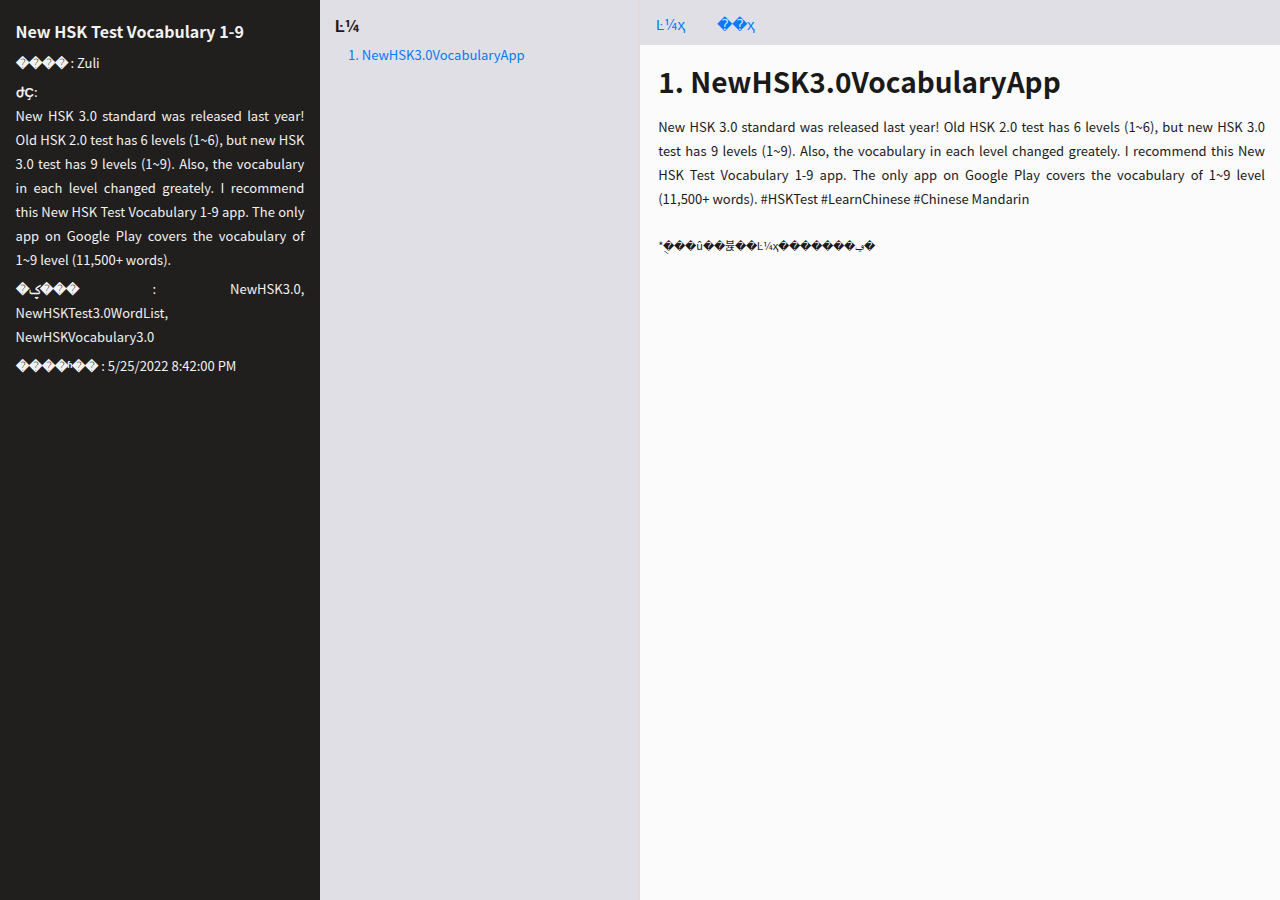
==== websites/NewHKSVocabularyApp/index.html @ 1c998049 "1" ====
<!doctype html><head><title>New HSK Test Vocabulary 1-9</title><meta name="author" content="Zuli"><meta name="keywords" content="NewHSK3.0, NewHSKTest3.0WordList, NewHSKVocabulary3.0"><meta name="description" content="New HSK 3.0 standard was released last year! Old HSK 2.0 test has 6 levels (1~6), but new HSK 3.0 test has 9 levels (1~9). Also, the vocabulary in each level changed greately. I recommend this New HSK Test Vocabulary 1-9 app. The only app on Google Play covers the vocabulary of 1~9 level (11,500+ words)."><meta http-equiv="Content-Type" content="text/html;"/><meta http-equiv="X-UA-Compatible" content="IE=edge"><meta name="renderer" content="webkit"><meta name="viewport" content="width=device-width, initial-scale=1, maximum-scale=1"/><script src="../../lib/bootstrap/js/bootstrap.js"></script><link rel="stylesheet" href="../../lib/bootstrap/css/bootstrap.min.css"><script src="../../lib/bootstrap/js/jquery-3.3.1.min.js"></script><script src="../../lib/bootstrap/js/popper.min.js"></script><script src="../../lib/bootstrap/js/npm.js"></script><script src="../../lib/bootstrap/js/bootstrap.bundle.js"></script><link rel="shortcut icon" href="../../favicon.ico"><link rel="stylesheet" href="../../lib/subsite.css"></head><body><div class="container-fluid"><div class="row"><div class="col-md-3" id="sideintro"><h6>New HSK Test Vocabulary 1-9</h6><script src="js/siteintro.js"></script></div><div class="col-md-3" id="sidebar"><script src="js/toc.js"></script><script src="../../adcodes/TocBottom.js"></script></div><div class="col-sm-12 col-md-6" id= "post-column"><ul class="nav" id="post-page-nav"><li class="nav-item"><a class="nav-link" href="toc.html">Ŀ¼ҳ</a></li><li class="nav-item"><a class="nav-link" href="../../index.html">��ҳ</a></li></ul><div id="post-content"><a class="anchor" name="1"></a><h3>1.  NewHSK3.0VocabularyApp</h3><p>New HSK 3.0 standard was released lastyear! Old HSK 2.0 test has 6 levels (1~6), but new HSK 3.0 test has 9 levels(1~9). Also, the vocabulary in each level changed greately. I recommend thisNew HSK Test Vocabulary 1-9 app. The only app on Google Play covers thevocabulary of 1~9 level (11,500+ words). #HSKTest #LearnChinese #ChineseMandarin</p><p style="margin-top: 2em;font-size: 11px;">*�ֻ��û��뷵��Ŀ¼ҳ�������ݡ�<p><script src="../../adcodes/ContentBottom_Multipage.js"></script></div></div></div></div></body></html>
---- lib/subsite.css ----
﻿/* General */
body {
   font-family: -apple-system, BlinkMacSystemFont, 'Helvetica Neue', 'PingFang SC', 'Microsoft YaHei', 'Source Han Sans SC', 'Noto Sans CJK SC', 'WenQuanYi Micro Hei', sans-serif;
    font-size: 13px;
    color: #1A1A1A;
	background: #fbfbfb;
 }
h1{
	margin: 1em auto 0.3em auto;
	font-weight:bold;
}
h2,h3,h4,h5,h6{
	margin: 0.4em auto 0.6em auto;
	font-weight:bold;
}
.table{
	margin: 0.4em 0;
}
p{
	font-size: 13px;
    line-height: 24px;    
    text-align: justify;
	margin-bottom:0.4em;
}
.tab-pane{
	margin-top: 0.8em;
}
ol{
	padding-left: 1em;
}
#sidebar ul{
	list-style:none;
	padding-left: 1em;
	
}
ul>li{
	margin-bottom:2px;
}

ol >li{
	margin: 0.2em;
}
#sidebar, #sideintro, .col-md-6{
	overflow-y: auto;
    top: 0;
    left: 0;
    height: 100vh; 
}
.row{
	overflow-y: auto;
    top: 0;
    left: 0;
    height: 100vh; 
}
#sideintro{	
	float:left;
	background-color: #211e1e;    
    color: #f2f2f2; 
    padding: 1.2em;
}
#sidebar{
	float:left;
	background: #e1dfe6;;
	border-right: solid 1px #eedeb0;	
}
@media (max-width: 768px){
	#sidebar {
		display: none;
	}
	#sideintro{	
		display: none;
	}
}
@media (min-width: 768px){
	.col-md-6 {
		overflow-y: auto;
	}
}
#post-page-nav{
	font-size: 15px;
	top:0;
	position:fixed;
	height: 3em;
	background-color: #e1dfe6;	
	width: 100%;	
	padding-top:0.3em;	
}

#post-content{
	margin-top: 5em;
	padding-left: 1.4em;	
}
button{
	    border: none;
}
button a{
color:white;
}
#post-column{
	padding-left:0;
}
.anchor{
	display: block;
    position: relative;
    top: -4em;
    visibility: hidden;
}
ul{
	list-style:none;
	padding-left:0.4em;
}
ul>ul{
	padding-left: 1.4em;
}
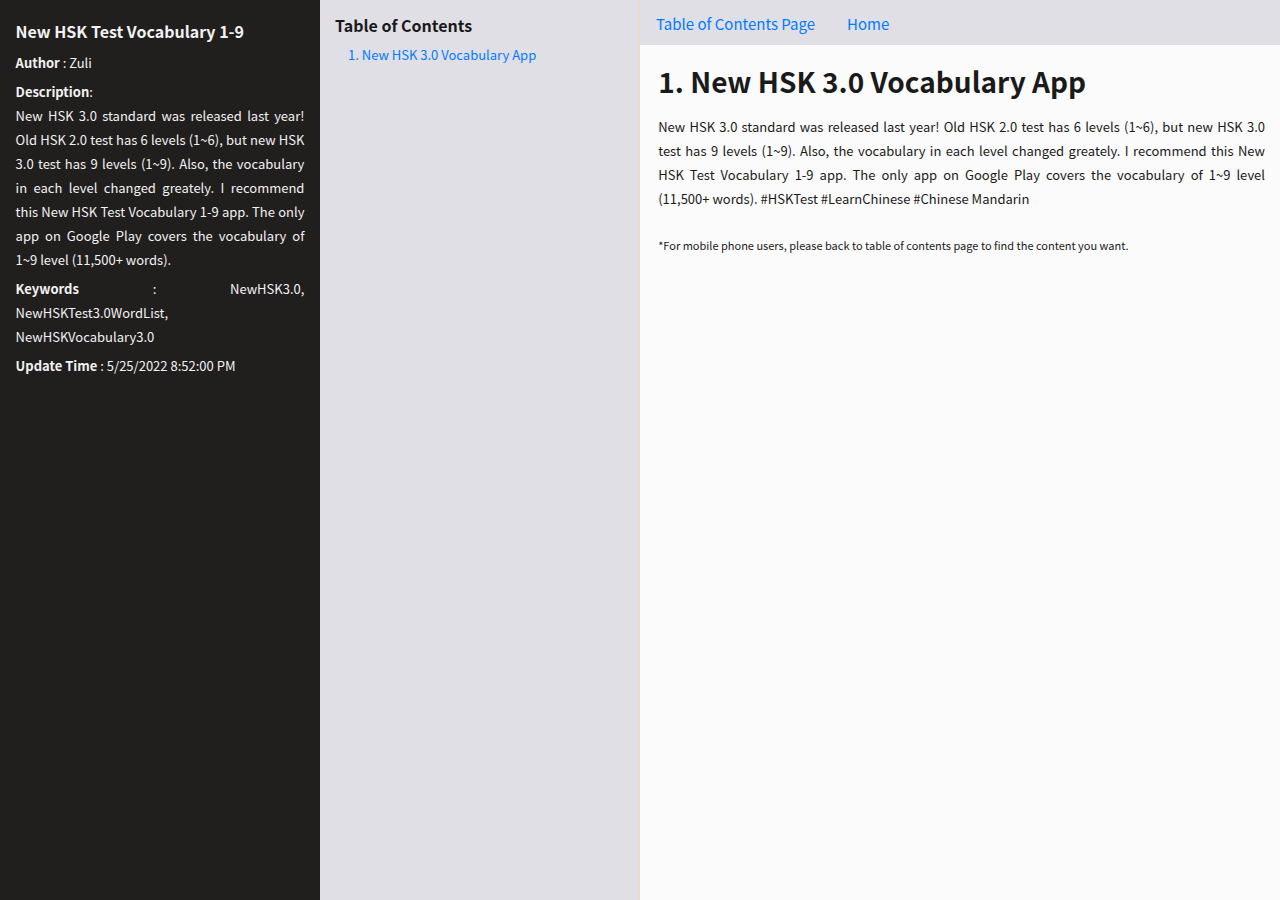
==== commit da59d8fd: "1" ====
--- a/websites/NewHKSVocabularyApp/index.html
+++ b/websites/NewHKSVocabularyApp/index.html
@@ -1,12 +1,12 @@
 <!doctype html><head><title>New HSK Test Vocabulary 1-9</title> <meta name="author" content="Zuli"> <meta name="keywords" content="NewHSK3.0, NewHSKTest3.0WordList, NewHSKVocabulary3.0">-<meta name="description" content="New HSK 3.0 standard was released last year! Old HSK 2.0 test has 6 levels (1~6), but new HSK 3.0 test has 9 levels (1~9). Also, the vocabulary in each level changed greately. I recommend this New HSK Test Vocabulary 1-9 app. The only app on Google Play covers the vocabulary of 1~9 level (11,500+ words)."><meta http-equiv="Content-Type" content="text/html;"/><meta http-equiv="X-UA-Compatible" content="IE=edge"><meta name="renderer" content="webkit"><meta name="viewport" content="width=device-width, initial-scale=1, maximum-scale=1"/><script src="../../lib/bootstrap/js/bootstrap.js"></script><link rel="stylesheet" href="../../lib/bootstrap/css/bootstrap.min.css"><script src="../../lib/bootstrap/js/jquery-3.3.1.min.js"></script><script src="../../lib/bootstrap/js/popper.min.js"></script><script src="../../lib/bootstrap/js/npm.js"></script><script src="../../lib/bootstrap/js/bootstrap.bundle.js"></script><link rel="shortcut icon" href="../../favicon.ico"><link rel="stylesheet" href="../../lib/subsite.css"></head><body><div class="container-fluid"><div class="row"><div class="col-md-3" id="sideintro"><h6>New HSK Test Vocabulary 1-9</h6><script src="js/siteintro.js"></script></div><div class="col-md-3" id="sidebar"><script src="js/toc.js"></script><script src="../../adcodes/TocBottom.js"></script></div><div class="col-sm-12 col-md-6" id= "post-column"><ul class="nav" id="post-page-nav"><li class="nav-item"><a class="nav-link" href="toc.html">Ŀ¼ҳ</a></li><li class="nav-item"><a class="nav-link" href="../../index.html">��ҳ</a></li></ul><div id="post-content"><a class="anchor" name="1"></a><h3>1.  NewHSK3.0VocabularyApp</h3>+<meta name="description" content="New HSK 3.0 standard was released last year! Old HSK 2.0 test has 6 levels (1~6), but new HSK 3.0 test has 9 levels (1~9). Also, the vocabulary in each level changed greately. I recommend this New HSK Test Vocabulary 1-9 app. The only app on Google Play covers the vocabulary of 1~9 level (11,500+ words)."><meta http-equiv="Content-Type" content="text/html;"/><meta http-equiv="X-UA-Compatible" content="IE=edge"><meta name="renderer" content="webkit"><meta name="viewport" content="width=device-width, initial-scale=1, maximum-scale=1"/><script src="../../lib/bootstrap/js/bootstrap.js"></script><link rel="stylesheet" href="../../lib/bootstrap/css/bootstrap.min.css"><script src="../../lib/bootstrap/js/jquery-3.3.1.min.js"></script><script src="../../lib/bootstrap/js/popper.min.js"></script><script src="../../lib/bootstrap/js/npm.js"></script><script src="../../lib/bootstrap/js/bootstrap.bundle.js"></script><link rel="shortcut icon" href="../../favicon.ico"><link rel="stylesheet" href="../../lib/subsite.css"></head><body><div class="container-fluid"><div class="row"><div class="col-md-3" id="sideintro"><h6>New HSK Test Vocabulary 1-9</h6><script src="js/siteintro.js"></script></div><div class="col-md-3" id="sidebar"><script src="js/toc.js"></script><script src="../../adcodes/TocBottom.js"></script></div><div class="col-sm-12 col-md-6" id= "post-column"><ul class="nav" id="post-page-nav"><li class="nav-item"><a class="nav-link" href="toc.html">Table of Contents Page</a></li><li class="nav-item"><a class="nav-link" href="../../index.html">Home</a></li></ul><div id="post-content"><a class="anchor" name="1"></a><h3>1.  New HSK 3.0 Vocabulary App</h3> <p>New HSK 3.0 standard was released last year! Old HSK 2.0 test has 6 levels (1~6), but new HSK 3.0 test has 9 levels (1~9). Also, the vocabulary in each level changed greately. I recommend this New HSK Test Vocabulary 1-9 app. The only app on Google Play covers the vocabulary of 1~9 level (11,500+ words). #HSKTest #LearnChinese #Chinese Mandarin</p>-<p style="margin-top: 2em;font-size: 11px;">*�ֻ��û��뷵��Ŀ¼ҳ�������ݡ�<p><script src="../../adcodes/ContentBottom_Multipage.js"></script></div></div></div></div></body></html>+<p style="margin-top: 2em;font-size: 11px;">*For mobile phone users, please back to table of contents page to find the content you want.<p><script src="../../adcodes/ContentBottom_Multipage.js"></script></div></div></div></div></body></html> 
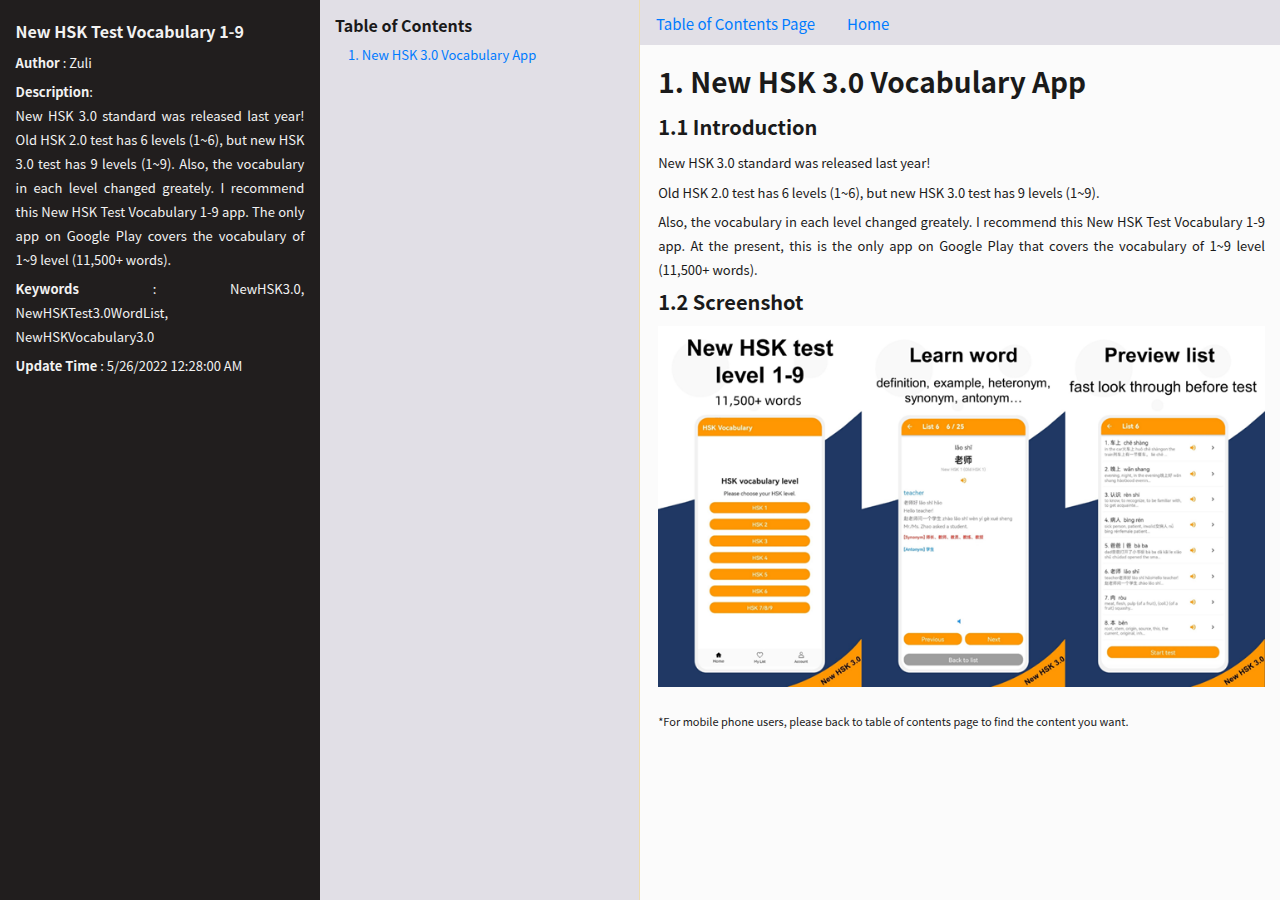
==== commit 6536b532: "1" ====
--- a/websites/NewHKSVocabularyApp/index.html
+++ b/websites/NewHKSVocabularyApp/index.html
@@ -2,11 +2,17 @@
 <meta name="author" content="Zuli"> <meta name="keywords" content="NewHSK3.0, NewHSKTest3.0WordList, NewHSKVocabulary3.0"> <meta name="description" content="New HSK 3.0 standard was released last year! Old HSK 2.0 test has 6 levels (1~6), but new HSK 3.0 test has 9 levels (1~9). Also, the vocabulary in each level changed greately. I recommend this New HSK Test Vocabulary 1-9 app. The only app on Google Play covers the vocabulary of 1~9 level (11,500+ words)."><meta http-equiv="Content-Type" content="text/html;"/><meta http-equiv="X-UA-Compatible" content="IE=edge"><meta name="renderer" content="webkit"><meta name="viewport" content="width=device-width, initial-scale=1, maximum-scale=1"/><script src="../../lib/bootstrap/js/bootstrap.js"></script><link rel="stylesheet" href="../../lib/bootstrap/css/bootstrap.min.css"><script src="../../lib/bootstrap/js/jquery-3.3.1.min.js"></script><script src="../../lib/bootstrap/js/popper.min.js"></script><script src="../../lib/bootstrap/js/npm.js"></script><script src="../../lib/bootstrap/js/bootstrap.bundle.js"></script><link rel="shortcut icon" href="../../favicon.ico"><link rel="stylesheet" href="../../lib/subsite.css"></head><body><div class="container-fluid"><div class="row"><div class="col-md-3" id="sideintro"><h6>New HSK Test Vocabulary 1-9</h6><script src="js/siteintro.js"></script></div><div class="col-md-3" id="sidebar"><script src="js/toc.js"></script><script src="../../adcodes/TocBottom.js"></script></div><div class="col-sm-12 col-md-6" id= "post-column"><ul class="nav" id="post-page-nav"><li class="nav-item"><a class="nav-link" href="toc.html">Table of Contents Page</a></li><li class="nav-item"><a class="nav-link" href="../../index.html">Home</a></li></ul><div id="post-content"><a class="anchor" name="1"></a><h3>1.  New HSK 3.0 Vocabulary App</h3>+<a class="anchor" name="1.1"></a><h5>1.1  Introduction</h5> <p>New HSK 3.0 standard was released last-year! Old HSK 2.0 test has 6 levels (1~6), but new HSK 3.0 test has 9 levels-(1~9). Also, the vocabulary in each level changed greately. I recommend this-New HSK Test Vocabulary 1-9 app. The only app on Google Play covers the-vocabulary of 1~9 level (11,500+ words). #HSKTest #LearnChinese #Chinese-Mandarin</p>+year!</p>+<p>Old HSK 2.0 test has 6 levels (1~6), but+new HSK 3.0 test has 9 levels (1~9). </p>+<p>Also, the vocabulary in each level changed+greately. I recommend this New HSK Test Vocabulary 1-9 app. At the present,+this is the only app on Google Play that covers the vocabulary of 1~9 level+(11,500+ words).</p>+<a class="anchor" name="1.2"></a><h5>1.2  Screenshot</h5>+<p><img class=img-fluid border=0+id="Picture 1" src="index_files/image001.png"></p> <p style="margin-top: 2em;font-size: 11px;">*For mobile phone users, please back to table of contents page to find the content you want.<p><script src="../../adcodes/ContentBottom_Multipage.js"></script></div></div></div></div></body></html> 
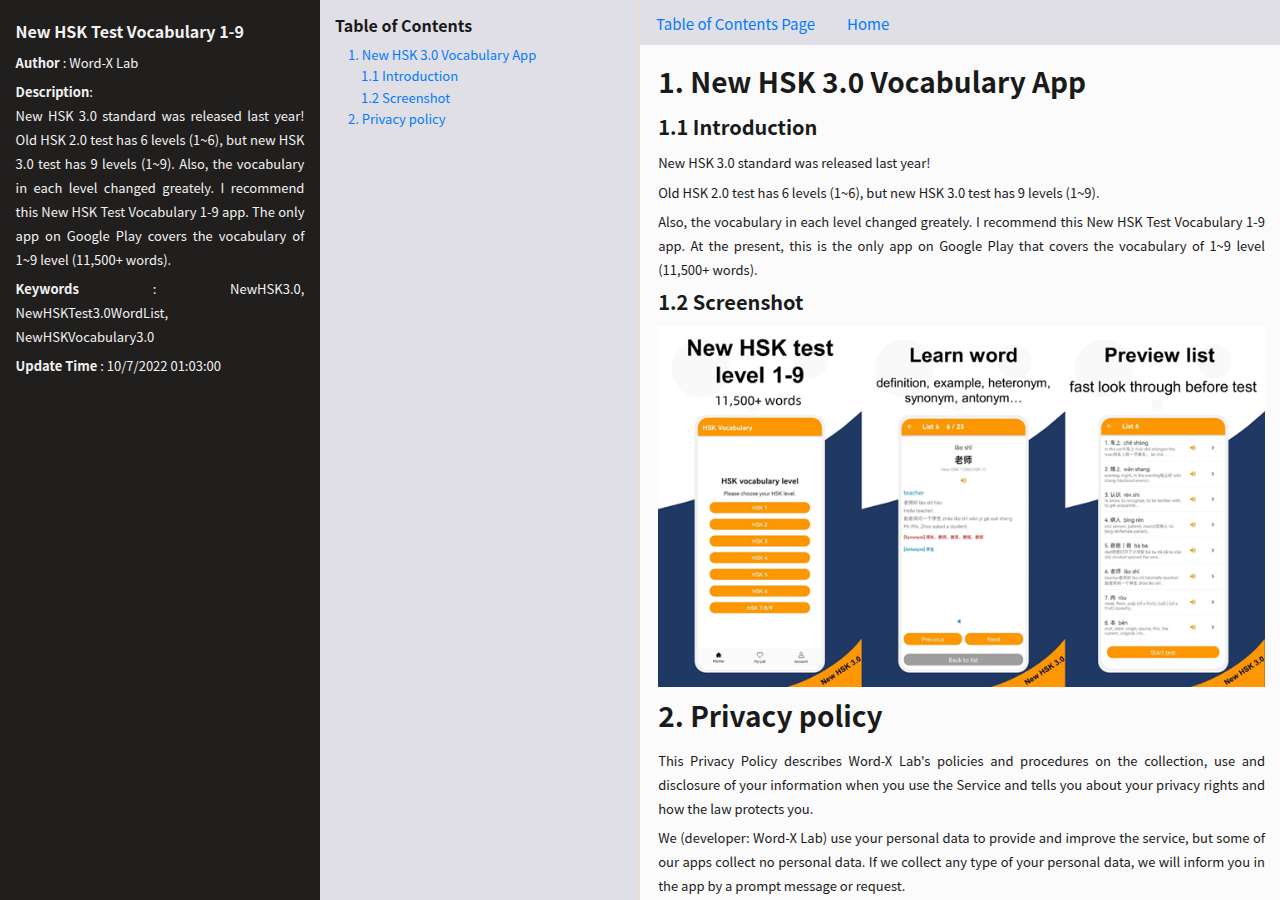
==== commit ebe7bfe4: "add privacy policy" ====
--- a/websites/NewHKSVocabularyApp/index.html
+++ b/websites/NewHKSVocabularyApp/index.html
@@ -1,5 +1,5 @@
 <!doctype html><head><title>New HSK Test Vocabulary 1-9</title>-<meta name="author" content="Zuli">+<meta name="author" content="Word-X Lab"> <meta name="keywords" content="NewHSK3.0, NewHSKTest3.0WordList, NewHSKVocabulary3.0"> <meta name="description" content="New HSK 3.0 standard was released last year! Old HSK 2.0 test has 6 levels (1~6), but new HSK 3.0 test has 9 levels (1~9). Also, the vocabulary in each level changed greately. I recommend this New HSK Test Vocabulary 1-9 app. The only app on Google Play covers the vocabulary of 1~9 level (11,500+ words)."><meta http-equiv="Content-Type" content="text/html;"/><meta http-equiv="X-UA-Compatible" content="IE=edge"><meta name="renderer" content="webkit"><meta name="viewport" content="width=device-width, initial-scale=1, maximum-scale=1"/><script src="../../lib/bootstrap/js/bootstrap.js"></script><link rel="stylesheet" href="../../lib/bootstrap/css/bootstrap.min.css"><script src="../../lib/bootstrap/js/jquery-3.3.1.min.js"></script><script src="../../lib/bootstrap/js/popper.min.js"></script><script src="../../lib/bootstrap/js/npm.js"></script><script src="../../lib/bootstrap/js/bootstrap.bundle.js"></script><link rel="shortcut icon" href="../../favicon.ico"><link rel="stylesheet" href="../../lib/subsite.css"></head><body><div class="container-fluid"><div class="row"><div class="col-md-3" id="sideintro"><h6>New HSK Test Vocabulary 1-9</h6><script src="js/siteintro.js"></script></div><div class="col-md-3" id="sidebar"><script src="js/toc.js"></script><script src="../../adcodes/TocBottom.js"></script></div><div class="col-sm-12 col-md-6" id= "post-column"><ul class="nav" id="post-page-nav"><li class="nav-item"><a class="nav-link" href="toc.html">Table of Contents Page</a></li><li class="nav-item"><a class="nav-link" href="../../index.html">Home</a></li></ul><div id="post-content"><a class="anchor" name="1"></a><h3>1.  New HSK 3.0 Vocabulary App</h3> <a class="anchor" name="1.1"></a><h5>1.1  Introduction</h5>@@ -14,5 +14,84 @@
 <a class="anchor" name="1.2"></a><h5>1.2  Screenshot</h5> <p><img class=img-fluid border=0 id="Picture 1" src="index_files/image001.png"></p>+<a class="anchor" name="2"></a><h3>2.  Privacy policy</h3>+<p>This Privacy Policy describes Word-X Lab's+policies and procedures on the collection, use and disclosure of your+information when you use the Service and tells you about your privacy rights+and how the law protects you.</p>+<p>We (developer: Word-X Lab) use your+personal data to provide and improve the service, but some of our apps collect+no personal data. If we collect any type of your personal data, we will inform+you in the app by a prompt message or request.</p>+<p>1. Definitions</p>+<p>* This app: the app containning this+privacy policy document</p>+<p>* Account means a unique account created+for you to access our service or parts of our service.</p>+<p>* Personal data is any information that+relates to an identified or identifiable individual.</p>+<p>2. Personal data</p>+<p>2.1. Personal data collected</p>+<p>This app can be used 100% offline without+registration. Therefore, it doesn't collect your personal data including name,+address, email, nationality, photos, local storage, etc.</p>+<p>2.1.1. Local storage</p>+<p>We need your local storage permission to+save My List data and vocabulary test data. But we will not access any other+personal files in your local storage.</p>+<p>2.2. Retention of your personal data</p>+<p>This app doesn't collect your personal+data. If there are updates in the future, we will inform you in advance and+update the privacy policy related information on Play Store/App Store.</p>+<p>2.3. Transfer of your personal data</p>+<p>This app doesn't collect your personal+data. If your personal data is described as Collect in 2.1, we will use+encryption or other technologies to protect your data during transfer.</p>+<p>2.4. Disclosure of your personal data</p>+<p>We will not share any of your personal data+with third parties.</p>+<p>2.5. Security of your personal data</p>+<p>This app doesn't collect your personal data.+If there are updates in the future, we will inform you in advance and update+the privacy policy related information on Play Store/App Store.</p>+<p>If we collect your personal data, we will+encrypt your personal data combining with other data protection methods to keep+your personal data safe.</p>+<p>2.6. Deletion of your personal data</p>+<p>This app doesn't collect your personal+data.</p>+<p>If we collect your personal data, once your+personal data is not necessary to help us provide service to users. We will+delete or remove all your personal data.</p>+<p>3. Children's Privacy</p>+<p>We do not knowingly collect personally+identifiable information from anyone under the age of 13. If You are a parent+or guardian and You are aware that Your child has provided Us with Personal+Data, please contact Us. If We become aware that We have collected Personal+Data from anyone under the age of 13 without verification of parental consent,+we take steps to remove that information from Our servers.</p>+<p>If We need to rely on consent as a legal+basis for processing Your information and Your country requires consent from a+parent, we may require Your parent's consent before We collect and use that+information.</p>+<p>4. Changes to this Privacy Policy</p>+<p>We may update our privacy policy from time+to time. We will notify you of any changes by posting the new privacy policy on+this page.</p>+<p>We will let you know via email and/or a+prominent notice on our service, prior to the change becoming effective and+update the &quot;Last updated&quot; date at the top of this privacy policy.</p>+<p>You are advised to review this privacy+policy periodically for any changes. Changes to this privacy policy are+effective when they are posted on this page.</p>+<p>5. Contact Us</p>+<p>If you have any questions about this+Privacy Policy, you can contact us:</p>+<p>* Developer: Word-X Lab</p>+<p>* Address: 1 Shiji Blvd, Lujiazui, Pudong,+Shanghai, China, 200120</p>+<p>* By email: ask@word-x.com</p>+<p>* By visiting this page on our website:+https://www.word-x.com/</p> <p style="margin-top: 2em;font-size: 11px;">*For mobile phone users, please back to table of contents page to find the content you want.<p><script src="../../adcodes/ContentBottom_Multipage.js"></script></div></div></div></div></body></html> 
